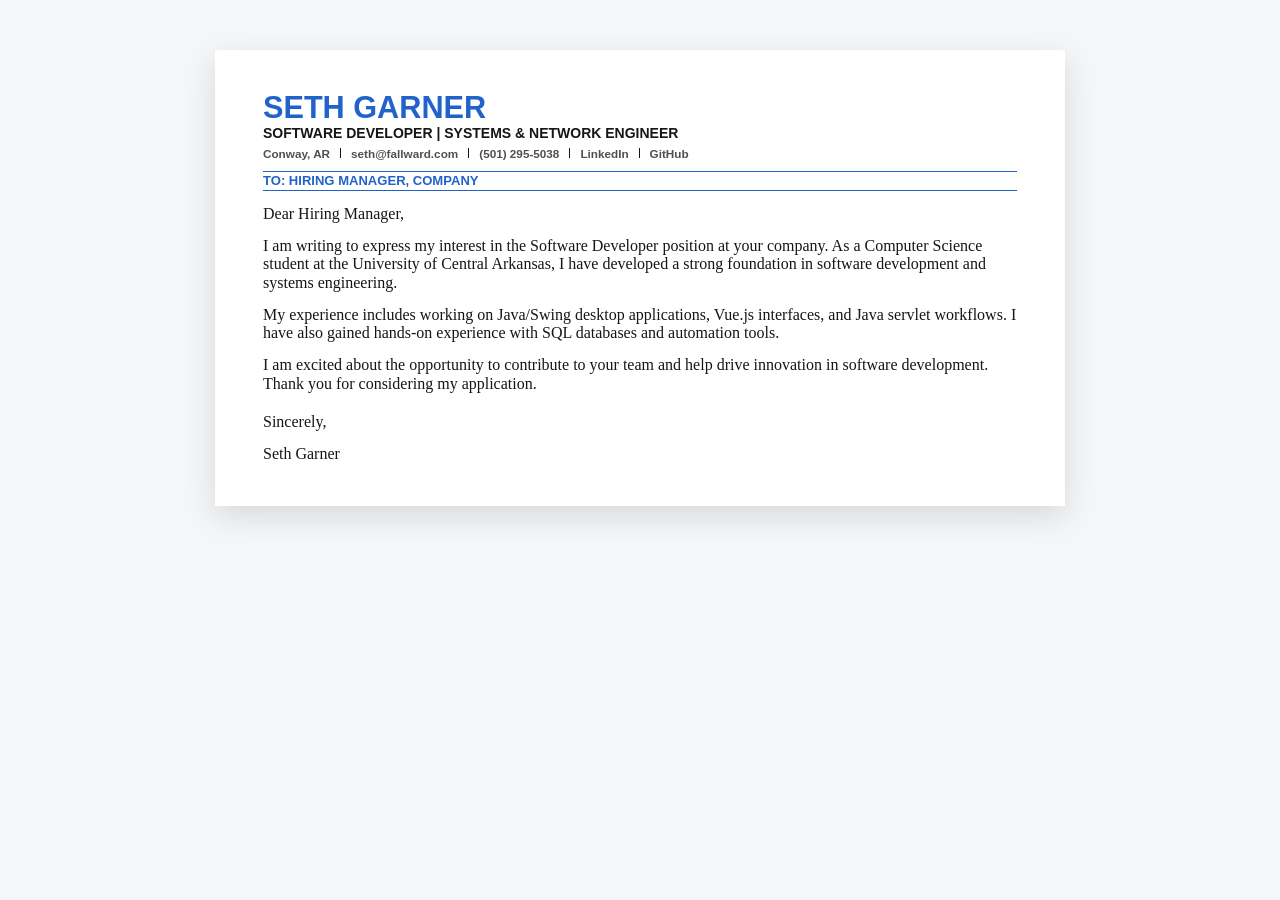
==== cover-letter.html @ c68a69ef "feat: Added cover letter template" ====
<!DOCTYPE html>
<html lang="en">
<head>
  <meta charset="UTF-8">
  <meta name="viewport" content="width=device-width, initial-scale=1.0">
  <title>Cover Letter</title>
  <link rel="stylesheet" href="styles.css">
</head>
<body>
  <header>
    <h1>SETH GARNER</h1>
    <p class="target-title">SOFTWARE DEVELOPER | SYSTEMS & NETWORK ENGINEER</p>
    <p class="contact">
      <span>Conway, AR</span>
      <span>seth@fallward.com</span>
      <span>(501) 295-5038</span>
      <a href="https://www.linkedin.com/in/seth-d-garner/">LinkedIn</a>
      <a href="https://github.com/S-Garner">GitHub</a>
    </p>
  </header>

  <main>
    <section aria-labelledby="cover-letter">
      <h2 id="cover-letter" class="section-header">To: Hiring Manager, Company</h2>
      <p class="space"></p>
      <p class="summary-content">Dear Hiring Manager,</p>
      <p class="space"></p>
      <p class="summary-content">I am writing to express my interest in the Software Developer position at your company. As a Computer Science student at the University of Central Arkansas, I have developed a strong foundation in software development and systems engineering.</p>
      <p class="space"></p>
      <p class="summary-content">My experience includes working on Java/Swing desktop applications, Vue.js interfaces, and Java servlet workflows. I have also gained hands-on experience with SQL databases and automation tools.</p>
      <p class="space"></p>
      <p class="summary-content">I am excited about the opportunity to contribute to your team and help drive innovation in software development. Thank you for considering my application.</p>
      <p class="space" style="margin-bottom: 20px;"></p>
      <p class="space"></p>
      <p class="summary-content">Sincerely,</p>
      <p class="space"></p>
      <p class="summary-content">Seth Garner</p>
    </section>
  </main>
</body>
</html>
---- styles.css ----
:root {
  --blue: #2163ca;
  --ink: #161616;
  --muted: #505050;
  --rule: #2163ca;
}

* {
  box-sizing: border-box;
}

html,
body {
  margin: 0;
  padding: 0;
  background: #f4f6f8;
  color: var(--ink);
  font-family: Arial, Helvetica, sans-serif;
}

body {
  max-width: 850px;
  margin: 50px auto;
  padding: 42px 48px;
  background: white;
  box-shadow: 0 10px 30px rgba(0, 0, 0, 0.12);
  font-size: 10pt;
  line-height: 1.22;
}

header {
  text-align: left;
  margin-bottom: 10px;
}

h1 {
  margin: 0 0 2px;
  color: var(--blue);
  font-size: 23pt;
  line-height: 1;
  letter-spacing: 0;
}

.target-title {
  margin: 0 0 5px;
  font-size: 10.5pt;
  font-weight: 700;
}

.contact {
  display: flex;
  flex-wrap: wrap;
  gap: 8px 10px;
  align-items: center;
  margin: 0;
  color: var(--muted);
  font-size: 8.8pt;
  font-weight: 700;
}

.contact span:not(:last-child)::after,
.contact a:not(:last-child)::after {
  content: "";
  display: inline-block;
  height: 0.85em;
  margin-left: 10px;
  border-right: 1.5px solid var(--ink);
}

a {
  color: inherit;
  text-decoration: none;
}

section {
  margin-top: 8px;
}

.section-header {
  margin: 0 0 4px;
  padding: 2px 0;
  border-top: 1.5px solid var(--rule);
  border-bottom: 1.5px solid var(--rule);
  color: var(--blue);
  font-size: 9.8pt;
  font-weight: 700;
  line-height: 1.1;
  text-transform: uppercase;
}

.summary-content {
  margin: 0;
  font-size: 12pt;
  line-height: 1.16;
  font-family: 'Times New Roman', Times, serif;
}

.expertise-grid {
  display: grid;
  grid-template-columns: repeat(2, minmax(0, 1fr));
  column-gap: 18px;
  row-gap: 2px;
  margin: 0;
  padding-left: 16px;
}

.expertise-grid li,
.bullet-list li {
  padding-left: 1px;
  font-size: 12px;
}

.experience-block,
.project-block,
.education-block {
  margin-top: 5px;
}

.role-row {
  display: flex;
  justify-content: space-between;
  gap: 12px;
  align-items: baseline;
  margin: 0;
  font-weight: 700;
}

.role-row span:first-child {
  min-width: 0;
}

.date {
  flex: 0 0 auto;
  color: var(--muted);
  font-weight: 700;
  white-space: nowrap;
}

.location {
  margin: 1px 0 2px;
  color: var(--muted);
  font-size: 8.8pt;
  font-style: italic;
}

.bullet-list {
  margin: 0;
  padding-left: 16px;
  list-style-type: disc;
}

.bullet-list li {
  margin: 1px 0 0;
  font-size: 8.85pt;
  line-height: 1.12;
}

.education-details {
  margin: 2px 0 0;
  font-size: 8.9pt;
  line-height: 1.15;
}

strong {
  font-weight: 700;
}

@page {
  size: letter;
  margin: 0.3in;
}

@media print {
  html,
  body {
    width: auto;
    max-width: none;
    margin: 0;
    padding: 0;
    background: white;
    box-shadow: none;
  }
  body {
    font-size: 9pt;
    line-height: 1.08;
  }
  h1 {
    font-size: 18pt;
    margin-bottom: 2px;
  }
  .target-title {
    font-size: 9.5pt;
    margin-bottom: 3px;
  }
  .contact {
    gap: 5px 8px;
    font-size: 8.1pt;
  }
  .contact span:not(:last-child)::after,
  .contact a:not(:last-child)::after {
    margin-left: 8px;
  }
  section {
    margin-top: 6px;
  }
  .section-header {
    margin-bottom: 3px;
    padding: 2px 0;
    font-size: 9.2pt;
  }
  .summary-content,
  .bullet-list li,
  .education-details {
    font-size: 14px;
    line-height: 1.08;
  }
  .expertise-grid {
    row-gap: 0;
  }
  .experience-block,
  .project-block,
  .education-block {
    margin-top: 3px;
  }
  .location {
    margin: 1px 0 2px;
    font-size: 8.2pt;
  }
  a {
    color: black;
    text-decoration: none;
  }
}

.cover-letter{
    font-family: 'Times New Roman', Times, serif;
    font-size: 12pt;
}
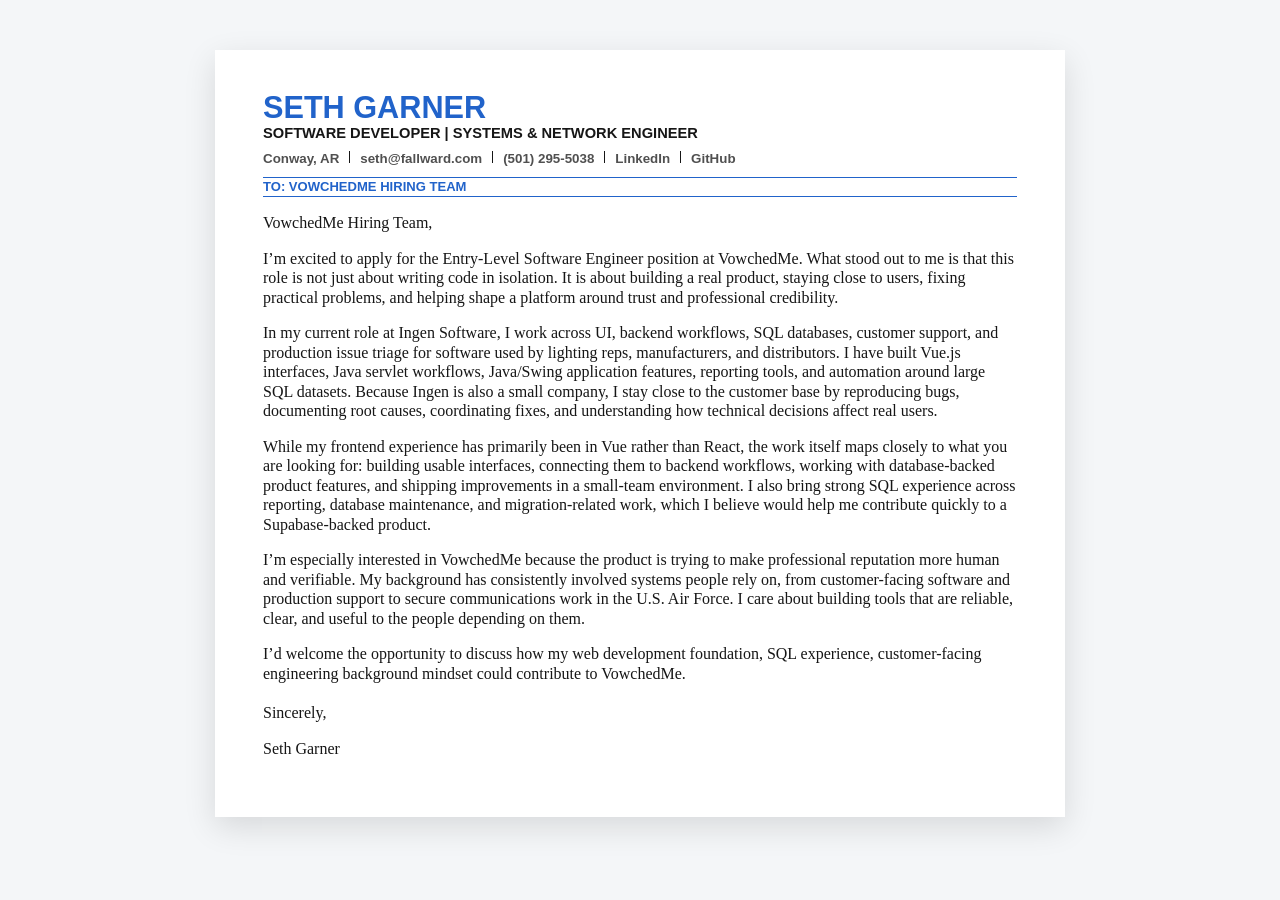
==== commit 216ed9cb: "fix: Made changes to resume and the cover-letter" ====
--- a/cover-letter.html
+++ b/cover-letter.html
@@ -21,20 +21,24 @@
 
   <main>
     <section aria-labelledby="cover-letter">
-      <h2 id="cover-letter" class="section-header">To: Hiring Manager, Company</h2>
+      <h2 id="cover-letter" class="section-header">To: VOWCHEDME HIRING TEAM</h2>
       <p class="space"></p>
-      <p class="summary-content">Dear Hiring Manager,</p>
+      <p class="contents">VowchedMe Hiring Team,</p>
       <p class="space"></p>
-      <p class="summary-content">I am writing to express my interest in the Software Developer position at your company. As a Computer Science student at the University of Central Arkansas, I have developed a strong foundation in software development and systems engineering.</p>
+      <p class="contents">I’m excited to apply for the Entry-Level Software Engineer position at VowchedMe. What stood out to me is that this role is not just about writing code in isolation. It is about building a real product, staying close to users, fixing practical problems, and helping shape a platform around trust and professional credibility.</p>
       <p class="space"></p>
-      <p class="summary-content">My experience includes working on Java/Swing desktop applications, Vue.js interfaces, and Java servlet workflows. I have also gained hands-on experience with SQL databases and automation tools.</p>
+      <p class="contents">In my current role at Ingen Software, I work across UI, backend workflows, SQL databases, customer support, and production issue triage for software used by lighting reps, manufacturers, and distributors. I have built Vue.js interfaces, Java servlet workflows, Java/Swing application features, reporting tools, and automation around large SQL datasets. Because Ingen is also a small company, I stay close to the customer base by reproducing bugs, documenting root causes, coordinating fixes, and understanding how technical decisions affect real users.</p>
       <p class="space"></p>
-      <p class="summary-content">I am excited about the opportunity to contribute to your team and help drive innovation in software development. Thank you for considering my application.</p>
+      <p class="contents">While my frontend experience has primarily been in Vue rather than React, the work itself maps closely to what you are looking for: building usable interfaces, connecting them to backend workflows, working with database-backed product features, and shipping improvements in a small-team environment. I also bring strong SQL experience across reporting, database maintenance, and migration-related work, which I believe would help me contribute quickly to a Supabase-backed product.</p>
+      <p class="space"></p>
+      <p class="contents">I’m especially interested in VowchedMe because the product is trying to make professional reputation more human and verifiable. My background has consistently involved systems people rely on, from customer-facing software and production support to secure communications work in the U.S. Air Force. I care about building tools that are reliable, clear, and useful to the people depending on them.</p>
+      <p class="space"></p>
+      <p class="contents">I’d welcome the opportunity to discuss how my web development foundation, SQL experience, customer-facing engineering background mindset could contribute to VowchedMe.</p>
       <p class="space" style="margin-bottom: 20px;"></p>
       <p class="space"></p>
-      <p class="summary-content">Sincerely,</p>
+      <p class="contents">Sincerely,</p>
       <p class="space"></p>
-      <p class="summary-content">Seth Garner</p>
+      <p class="contents">Seth Garner</p>
     </section>
   </main>
 </body>
--- a/styles.css
+++ b/styles.css
@@ -43,8 +43,9 @@
 
 .target-title {
   margin: 0 0 5px;
-  font-size: 10.5pt;
-  font-weight: 700;
+  font-size: 11pt;
+  font-weight: 700;
+  margin-bottom: 8px;
 }
 
 .contact {
@@ -54,7 +55,7 @@
   align-items: center;
   margin: 0;
   color: var(--muted);
-  font-size: 8.8pt;
+  font-size: 10pt;
   font-weight: 700;
 }
 
@@ -90,9 +91,9 @@
 
 .summary-content {
   margin: 0;
-  font-size: 12pt;
+  font-size: 10pt;
   line-height: 1.16;
-  font-family: 'Times New Roman', Times, serif;
+
 }
 
 .expertise-grid {
@@ -235,4 +236,9 @@
 .cover-letter{
     font-family: 'Times New Roman', Times, serif;
     font-size: 12pt;
+}
+
+.contents {
+    font-family: 'Times New Roman', Times, serif;
+    font-size: 12pt;
 }
